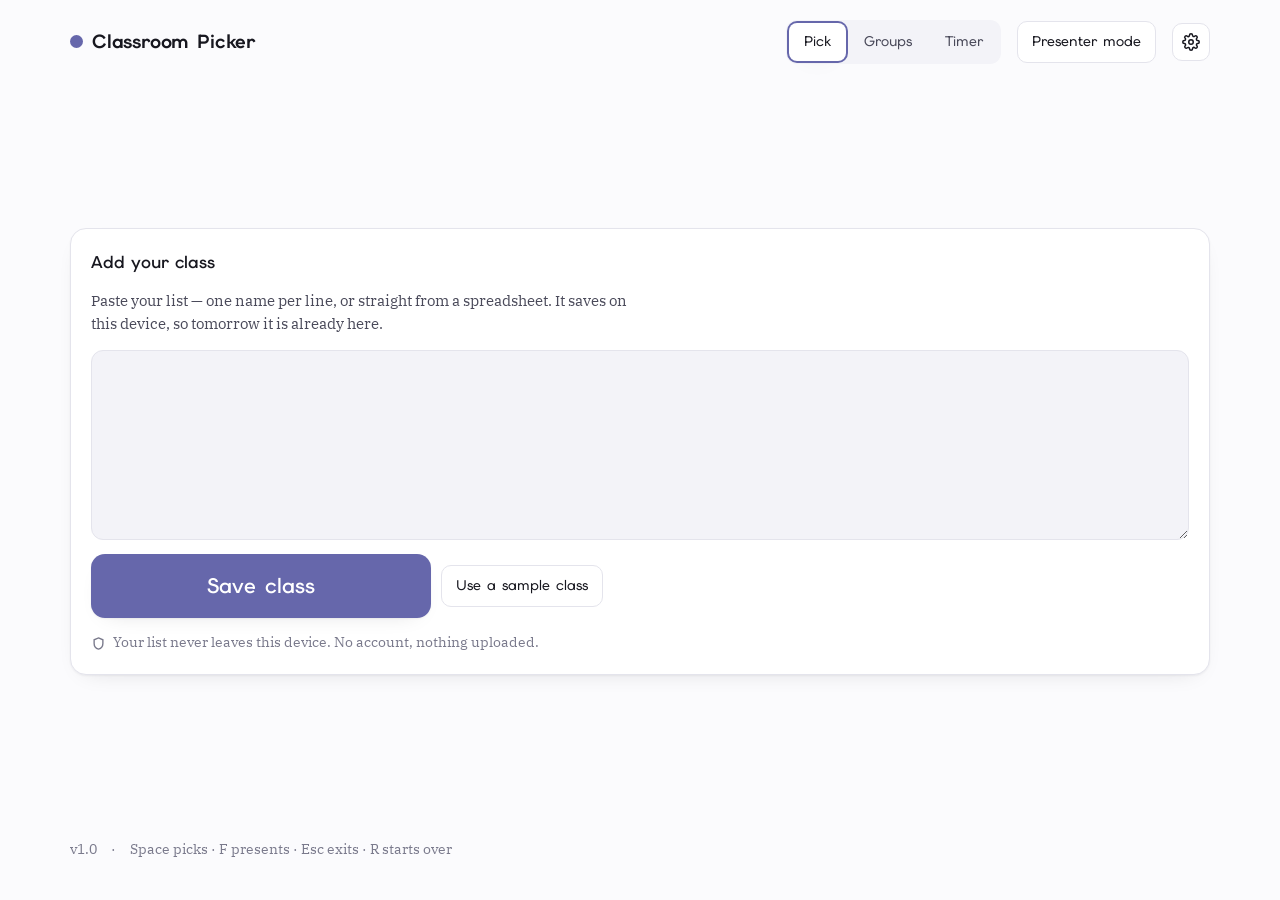
==== index.html @ 14e5f88d "Changed: - renamed classroompicker.html to index.html for GitHub Pages" ====
<!doctype html>
<html lang="en">
<head>
<meta charset="utf-8">
<meta name="viewport" content="width=device-width, initial-scale=1">
<title>Classroom Picker</title>
<link rel="icon" type="image/svg+xml" id="favicon" href="data:image/svg+xml,%3Csvg xmlns='http://www.w3.org/2000/svg' viewBox='0 0 32 32'%3E%3Ccircle cx='16' cy='16' r='14' fill='%236667AB'/%3E%3C/svg%3E">
<link rel="preconnect" href="https://fonts.googleapis.com">
<link rel="preconnect" href="https://fonts.gstatic.com" crossorigin>
<link rel="stylesheet" href="https://fonts.googleapis.com/css2?family=Elms+Sans:wght@400;500;600;700&display=swap">
<link rel="stylesheet" href="https://fonts.googleapis.com/css2?family=IBM+Plex+Serif:ital,wght@0,400;0,500;0,600;1,400&display=swap">
<link rel="stylesheet" href="styles.css">
</head>
<body>
<div class="wrap">
  <button class="iconbtn exit" id="exitBtn" type="button">Exit ✕</button>

  <header class="top">
    <div class="brand"><span class="dot"></span>Classroom Picker</div>
    <nav class="nav" id="nav" aria-label="Tools">
      <button type="button" data-view="pick" aria-current="true">Pick</button>
      <button type="button" data-view="groups">Groups</button>
      <button type="button" data-view="timer">Timer</button>
    </nav>
    <button class="iconbtn" id="editBtn" type="button">Edit class</button>
    <button class="iconbtn" id="presentBtn" type="button">Presenter mode</button>
    <div class="setwrap" id="setWrap">
      <button class="iconbtn iconbtn-icon" id="setBtn" type="button" aria-expanded="false" aria-label="Settings" title="Settings">
        <svg width="18" height="18" viewBox="0 0 24 24" fill="none" stroke="currentColor" stroke-width="2" stroke-linecap="round" stroke-linejoin="round">
          <circle cx="12" cy="12" r="3"></circle>
          <path d="M19.4 15a1.65 1.65 0 0 0 .33 1.82l.06.06a2 2 0 1 1-2.83 2.83l-.06-.06a1.65 1.65 0 0 0-1.82-.33 1.65 1.65 0 0 0-1 1.51V21a2 2 0 0 1-4 0v-.09A1.65 1.65 0 0 0 9 19.4a1.65 1.65 0 0 0-1.82.33l-.06.06a2 2 0 1 1-2.83-2.83l.06-.06a1.65 1.65 0 0 0 .33-1.82 1.65 1.65 0 0 0-1.51-1H3a2 2 0 0 1 0-4h.09A1.65 1.65 0 0 0 4.6 9a1.65 1.65 0 0 0-.33-1.82l-.06-.06a2 2 0 1 1 2.83-2.83l.06.06a1.65 1.65 0 0 0 1.82.33H9a1.65 1.65 0 0 0 1-1.51V3a2 2 0 0 1 4 0v.09a1.65 1.65 0 0 0 1 1.51 1.65 1.65 0 0 0 1.82-.33l.06-.06a2 2 0 1 1 2.83 2.83l-.06.06a1.65 1.65 0 0 0-.33 1.82V9a1.65 1.65 0 0 0 1.51 1H21a2 2 0 0 1 0 4h-.09a1.65 1.65 0 0 0-1.51 1z"></path>
        </svg>
      </button>

      <!-- SETTINGS -->
      <section class="panel settings-pop hidden" id="settings">
        <h2>Settings</h2>
        <div class="setrow">
          <span>Accent colour</span>
          <div class="swatches" id="swatches">
            <button class="sw" type="button" data-c="#6667AB" style="background:#6667AB" title="Default"></button>
            <button class="sw" type="button" data-c="#2E7D6B" style="background:#2E7D6B"></button>
            <button class="sw" type="button" data-c="#B4531F" style="background:#B4531F"></button>
            <button class="sw" type="button" data-c="#1F6FA8" style="background:#1F6FA8"></button>
            <button class="sw" type="button" data-c="#8C3B63" style="background:#8C3B63"></button>
            <input type="color" id="customC" value="#6667AB" aria-label="Custom accent colour">
          </div>
        </div>
        <div class="setrow">
          <span>Appearance</span>
          <div class="seg" id="themeSeg">
            <button type="button" data-t="auto" aria-pressed="true">Auto</button>
            <button type="button" data-t="light" aria-pressed="false">Light</button>
            <button type="button" data-t="dark" aria-pressed="false">Dark</button>
          </div>
        </div>
      </section>
    </div>
  </header>

  <!-- SETUP -->
  <section class="panel" id="setup">
    <h2>Add your class</h2>
    <p>Paste your list — one name per line, or straight from a spreadsheet. It saves on this device, so tomorrow it is already here.</p>
    <textarea id="names" spellcheck="false"></textarea>
    <div class="row">
      <button class="pick" id="saveBtn" type="button">Save class</button>
      <button class="iconbtn" id="demoBtn" type="button">Use a sample class</button>
    </div>
    <div class="trust">
      <svg width="15" height="15" viewBox="0 0 24 24" fill="none" stroke="currentColor" stroke-width="2.2"><path d="M12 3l7 3v6c0 4.5-3 8-7 9-4-1-7-4.5-7-9V6l7-3z"/></svg>
      Your list never leaves this device. No account, nothing uploaded.
    </div>
  </section>

  <!-- STAGE -->
  <section class="stage" id="stage">
    <div class="hint" id="stageHint">Press <b>Pick</b> — or tap the spacebar</div>
    <div class="name hidden" id="nameOut"></div>
    <div class="clock hidden" id="clockOut">05:00</div>
    <div class="groups hidden" id="groupsOut"></div>
  </section>

  <!-- PROGRESS -->
  <div class="progress hidden" id="progress" role="progressbar" aria-valuemin="0" aria-valuemax="100" aria-label="Students remaining this round">
    <div class="progress-fill" id="progressFill"></div>
  </div>

  <!-- CONTROLS -->
  <div class="controls" id="controls">
    <button class="pick" id="mainBtn" type="button">Pick someone</button>
    <span class="count" id="count"></span>
    <span class="kbd">space</span>
    <span class="spacer">
      <button class="iconbtn" id="resetBtn" type="button">Start over</button>
      <span class="row hidden" id="groupsField">
        <label class="count" for="gCount">Groups</label>
        <input type="number" id="gCount" min="2" max="12" value="4"
               style="width:64px;padding:8px 10px;border:1px solid var(--rule);border-radius:9px;background:var(--surface-2)">
      </span>
      <span class="row hidden" id="timerField">
        <label class="count" for="timerMin">Timer</label>
        <input type="number" id="timerMin" min="0" max="99" value="5"
               style="width:48px;padding:8px 10px;border:1px solid var(--rule);border-radius:9px;background:var(--surface-2)">
        <span class="count">:</span>
        <input type="number" id="timerSec" min="0" max="59" step="5" value="0"
               style="width:48px;padding:8px 10px;border:1px solid var(--rule);border-radius:9px;background:var(--surface-2)">
      </span>
    </span>
  </div>

  <footer>
    <span>v1.0</span>
    <span>·</span>
    <span>Space picks · F presents · Esc exits · R starts over</span>
  </footer>
</div>

<script src="script.js"></script>
</body>
</html>
---- styles.css ----
:root{
  --ground:#FBFBFD; --surface:#FFFFFF; --surface-2:#F3F3F8;
  --ink:#17171F; --ink-2:#4A4A5A; --muted:#7A7A8C;
  --rule:#E4E4EC; --rule-2:#D2D2DE;
  --accent:#6667AB; --accent-text:#54549B; --accent-soft:#6667AB22; --accent-ring:#6667AB55;
  --shadow:0 1px 2px #17171f0d, 0 8px 24px -16px #17171f33;
  --fd:"Elms Sans","Avenir Next",ui-sans-serif,system-ui,-apple-system,"Segoe UI",sans-serif;
  --fb:"IBM Plex Serif",Georgia,"Times New Roman",serif;
}
@media (prefers-color-scheme:dark){
  :root:not([data-theme="light"]){
    --ground:#131318; --surface:#1B1B22; --surface-2:#23232C;
    --ink:#EDEDF2; --ink-2:#B8B8C6; --muted:#86869A;
    --rule:#2A2A34; --rule-2:#3A3A47;
    --shadow:0 1px 2px #0006, 0 10px 28px -18px #000a;
  }
}
:root[data-theme="dark"]{
  --ground:#131318; --surface:#1B1B22; --surface-2:#23232C;
  --ink:#EDEDF2; --ink-2:#B8B8C6; --muted:#86869A;
  --rule:#2A2A34; --rule-2:#3A3A47;
  --shadow:0 1px 2px #0006, 0 10px 28px -18px #000a;
}

*{box-sizing:border-box}
body{
  margin:0; background:var(--ground); color:var(--ink);
  font-family:var(--fb); font-size:16px; line-height:1.55;
  -webkit-font-smoothing:antialiased; min-height:100vh;
}
button,input,textarea,select{font:inherit;color:inherit}
:focus-visible{outline:3px solid var(--accent); outline-offset:2px; border-radius:4px}

.wrap{max-width:1180px; margin:0 auto; padding:20px 20px 40px;
      display:flex; flex-direction:column; gap:20px; min-height:100vh}
body.setup-view #setup{margin-top:auto; margin-bottom:auto}

/* ---------- header ---------- */
.top{display:flex; align-items:center; gap:16px; flex-wrap:wrap}
.brand{font-family:var(--fd); font-weight:700; font-size:19px; letter-spacing:-.01em;
       display:flex; align-items:center; gap:9px; margin-right:auto}
.brand .dot{width:13px;height:13px;border-radius:50%;background:var(--accent);flex:none}
.nav{display:flex; gap:3px; background:var(--surface-2); padding:3px; border-radius:11px}
.nav button{font-family:var(--fd); font-weight:500; font-size:14px; padding:8px 15px;
  border:0; background:transparent; border-radius:8px; cursor:pointer; color:var(--ink-2)}
.nav button[aria-current="true"]{background:var(--surface); color:var(--ink);
  box-shadow:0 0 0 2px var(--accent), var(--shadow)}
.iconbtn{font-family:var(--fd); font-size:14px; font-weight:500; padding:9px 14px;
  background:var(--surface); border:1px solid var(--rule); border-radius:10px; cursor:pointer}
.iconbtn:hover{border-color:var(--accent); box-shadow:0 0 0 3px var(--accent-soft)}
.iconbtn-icon{padding:9px; display:inline-flex; align-items:center; justify-content:center}
.pop{animation:pop .3s cubic-bezier(.2,.9,.3,1)}
.reveal{animation:reveal .38s cubic-bezier(.22,.8,.25,1) both}
@keyframes reveal{from{opacity:0; transform:translateY(8px)} to{opacity:1; transform:none}}

/* ---------- stage ---------- */
.stage{
  background:var(--surface); border:1px solid var(--rule); border-radius:20px;
  flex:1; min-height:min(56vh,440px);
  display:flex; align-items:center; justify-content:center; text-align:center;
  padding:32px 24px; position:relative; overflow:hidden; box-shadow:var(--shadow);
}
.name{
  font-family:var(--fd); font-weight:700; letter-spacing:-.03em; line-height:1.02;
  font-size:clamp(44px, 13vw, 168px); text-wrap:balance; word-break:break-word;
  color:var(--ink); max-width:100%;
}
.name.hit{animation:pop .34s cubic-bezier(.2,.9,.3,1)}
@keyframes pop{from{opacity:0;transform:scale(.93)}to{opacity:1;transform:none}}
.stage.lit{box-shadow:0 0 0 3px var(--accent-ring), var(--shadow)}
.hint{font-family:var(--fb); font-size:clamp(15px,2.2vw,20px); color:var(--muted); max-width:34ch}

/* ---------- progress ---------- */
.progress{width:100%; height:8px; background:var(--surface-2); border:1px solid var(--rule);
          border-radius:999px; overflow:hidden}
.progress-fill{height:100%; width:0%; background:var(--accent); border-radius:999px;
               transition:width .25s ease}

/* ---------- controls ---------- */
.controls{display:flex; align-items:center; gap:12px; flex-wrap:wrap}
.pick{
  font-family:var(--fd); font-weight:600; font-size:clamp(17px,2.4vw,21px);
  padding:16px 40px; border:0; border-radius:14px; cursor:pointer;
  background:var(--accent); color:#fff; box-shadow:var(--shadow); flex:1 1 200px; max-width:340px;
}
.pick:hover{filter:brightness(1.07)}
.pick:active{transform:translateY(1px)}
.pick[disabled]{opacity:.45; cursor:not-allowed; filter:none}
.count{font-family:var(--fb); font-variant-numeric:tabular-nums; color:var(--ink-2); font-size:15px}
.count b{color:var(--accent-text); font-weight:600}
.spacer{margin-left:auto; display:flex; gap:8px; flex-wrap:wrap}
.kbd{font-family:var(--fd); font-size:12px; color:var(--muted); border:1px solid var(--rule);
     border-radius:6px; padding:2px 7px}

/* ---------- panels ---------- */
.panel{background:var(--surface); border:1px solid var(--rule); border-radius:16px;
       padding:20px; display:flex; flex-direction:column; gap:14px; box-shadow:var(--shadow)}
.panel h2{font-family:var(--fd); font-size:17px; font-weight:600; margin:0; letter-spacing:-.01em}
.panel p{margin:0; color:var(--ink-2); font-size:15px; max-width:62ch}
textarea{
  width:100%; min-height:190px; resize:vertical; padding:14px 16px;
  background:var(--surface-2); border:1px solid var(--rule); border-radius:12px;
  font-family:var(--fb); font-size:16px; line-height:1.6;
}
textarea:focus{border-color:var(--accent); box-shadow:0 0 0 3px var(--accent-soft); outline:none}
.row{display:flex; gap:10px; flex-wrap:wrap; align-items:center}
.trust{font-size:14px; color:var(--muted); display:flex; align-items:center; gap:7px}
.trust svg{flex:none}

/* settings */
.setwrap{position:relative}
.setwrap::after{content:""; position:absolute; left:0; right:0; top:100%; height:10px}
.settings-pop{
  position:absolute; top:calc(100% + 10px); right:0; width:min(320px,88vw); z-index:60;
  opacity:0; visibility:hidden; transform:translateY(-6px);
  transition:opacity .18s ease, transform .18s ease, visibility .18s;
}
.settings-pop:not(.hidden){opacity:1; visibility:visible; transform:none}
.setwrap:hover .settings-pop.hidden{
  display:flex !important; opacity:1; visibility:visible; transform:none;
}
.setrow{display:flex; align-items:center; gap:14px; flex-wrap:wrap; justify-content:space-between;
        padding:11px 0; border-bottom:1px solid var(--rule)}
.setrow:last-child{border-bottom:0}
.setrow > span{font-family:var(--fd); font-size:14.5px; font-weight:500}
.swatches{display:flex; gap:8px; align-items:center; flex-wrap:wrap}
.sw{width:30px;height:30px;border-radius:50%;border:2px solid transparent;cursor:pointer;padding:0}
.sw[aria-pressed="true"]{border-color:var(--ink); box-shadow:0 0 0 3px var(--ground) inset}
input[type=color]{width:34px;height:34px;padding:0;border:1px solid var(--rule);border-radius:8px;background:none;cursor:pointer}
.seg{display:flex; gap:2px; background:var(--surface-2); padding:3px; border-radius:10px}
.seg button{font-family:var(--fd);font-size:13.5px;padding:6px 13px;border:0;background:transparent;
            border-radius:7px;cursor:pointer;color:var(--ink-2)}
.seg button[aria-pressed="true"]{background:var(--surface);color:var(--ink);box-shadow:var(--shadow)}

/* groups */
.groups{display:grid; grid-template-columns:repeat(auto-fill,minmax(190px,1fr)); gap:14px; width:100%}
.gcard{background:var(--surface-2); border:1px solid var(--rule); border-radius:14px; padding:16px; text-align:left}
.gcard h3{font-family:var(--fd);font-size:14px;font-weight:600;margin:0 0 9px;color:var(--accent-text);
          letter-spacing:.04em;text-transform:uppercase}
.gcard ul{margin:0;padding:0;list-style:none;display:flex;flex-direction:column;gap:5px}
.gcard li{font-size:16px}

/* timer */
.clock{font-family:var(--fd);font-weight:700;font-variant-numeric:tabular-nums;
       font-size:clamp(56px,17vw,190px);letter-spacing:-.04em;line-height:1}
.clock.done{color:var(--accent-text)}
.clock-digit{display:inline-block;width:1ch;text-align:center}
.clock-colon{display:inline-block}

/* ad slot — hidden in present mode */
.ad{border:1px dashed var(--rule-2); border-radius:14px; padding:18px; text-align:center;
    color:var(--muted); font-size:13px; background:var(--surface)}
.ad b{font-family:var(--fd); display:block; font-size:12px; letter-spacing:.1em;
      text-transform:uppercase; margin-bottom:5px; color:var(--muted)}

footer{font-size:13.5px; color:var(--muted); display:flex; gap:14px; flex-wrap:wrap; align-items:center}

.hidden{display:none !important}

/* ---------- present mode ---------- */
body.present{background:var(--ground)}
body.present .wrap{max-width:none; padding:0; height:100vh; gap:0}
body.present .top,
body.present .controls,
body.present .progress,
body.present .panel,
body.present .ad,
body.present footer{display:none !important}
body.present .stage{border:0; border-radius:0; height:100vh; min-height:100vh; box-shadow:none; padding:24px}
body.present .name{font-size:clamp(64px, 19vw, 340px)}
body.present .clock{font-size:clamp(80px, 24vw, 400px)}
.exit{position:fixed; top:16px; right:16px; z-index:5; opacity:.25}
.exit:hover{opacity:1}
body:not(.present) .exit{display:none}

/* ---------- responsive ---------- */
@media (max-width:720px){
  .wrap{padding:14px 14px 28px; gap:14px}
  .brand{font-size:17px; width:100%; margin-right:0}
  .nav{flex:1}
  .nav button{flex:1; padding:10px 8px}
  .stage{min-height:38vh; border-radius:16px; padding:24px 16px}
  .pick{flex:1 1 100%; max-width:none; padding:18px 24px}
  .spacer{margin-left:0; width:100%}
  .spacer .iconbtn{flex:1}
  .kbd{display:none}
  .controls{gap:10px}
}
@media (min-width:721px) and (max-width:1024px){
  .stage{min-height:44vh}
}
@media (prefers-reduced-motion:reduce){
  *{animation:none !important; transition:none !important}
}
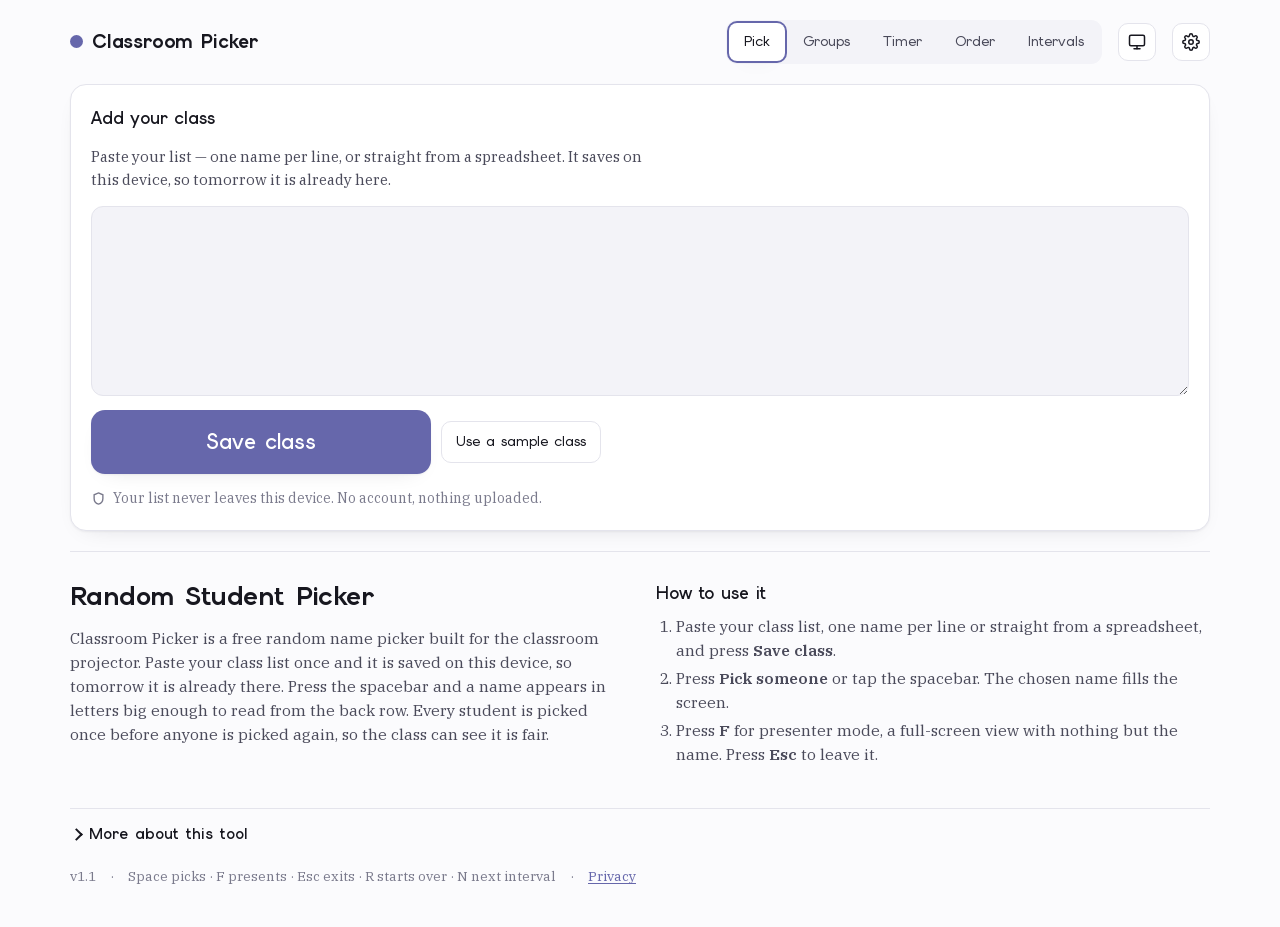
==== commit 0a8f7b87: "Added: - interval timer route - carry-over next interval - running total display - N key for next in" ====
--- a/index.html
+++ b/index.html
@@ -3,27 +3,142 @@
 <head>
 <meta charset="utf-8">
 <meta name="viewport" content="width=device-width, initial-scale=1">
-<title>Classroom Picker</title>
+<!-- The app shell below is shared byte-for-byte with /, /groups/, /timer/, /order/ and /intervals/.
+     Only <head> metadata, the active nav link and the ABOUT section differ per route.
+     Change the shell in all five files together. -->
+<title>Random Student Picker – Free, No Sign-Up | Classroom Picker</title>
+<meta name="description" content="Pick a random student in one keystroke. Paste your class list once, it stays on your device. No account, no ads in presenter mode, fair no-repeat picking.">
+<link rel="canonical" href="https://classroompicker.com/">
+<meta name="theme-color" content="#6667AB">
+
+<!-- Social previews -->
+<meta property="og:type" content="website">
+<meta property="og:site_name" content="Classroom Picker">
+<meta property="og:locale" content="en_US">
+<meta property="og:url" content="https://classroompicker.com/">
+<meta property="og:title" content="Random Student Picker – Free, No Sign-Up | Classroom Picker">
+<meta property="og:description" content="Pick a random student in one keystroke. Paste your class list once, it stays on your device. No account, no ads in presenter mode, fair no-repeat picking.">
+<meta property="og:image" content="https://classroompicker.com/assets/img/og-image.png">
+<meta property="og:image:width" content="1200">
+<meta property="og:image:height" content="630">
+<meta property="og:image:alt" content="Classroom Picker showing a student's name in large type">
+<meta name="twitter:card" content="summary_large_image">
+<meta name="twitter:title" content="Random Student Picker – Free, No Sign-Up | Classroom Picker">
+<meta name="twitter:description" content="Pick a random student in one keystroke. Paste your class list once, it stays on your device. No account, no ads in presenter mode, fair no-repeat picking.">
+<meta name="twitter:image" content="https://classroompicker.com/assets/img/og-image.png">
+
+<!-- Icons and manifest -->
+<link rel="icon" href="/assets/img/favicon.ico" sizes="32x32">
 <link rel="icon" type="image/svg+xml" id="favicon" href="data:image/svg+xml,%3Csvg xmlns='http://www.w3.org/2000/svg' viewBox='0 0 32 32'%3E%3Ccircle cx='16' cy='16' r='14' fill='%236667AB'/%3E%3C/svg%3E">
-<link rel="preconnect" href="https://fonts.googleapis.com">
-<link rel="preconnect" href="https://fonts.gstatic.com" crossorigin>
-<link rel="stylesheet" href="https://fonts.googleapis.com/css2?family=Elms+Sans:wght@400;500;600;700&display=swap">
-<link rel="stylesheet" href="https://fonts.googleapis.com/css2?family=IBM+Plex+Serif:ital,wght@0,400;0,500;0,600;1,400&display=swap">
-<link rel="stylesheet" href="styles.css">
+<link rel="apple-touch-icon" href="/assets/img/apple-touch-icon.png">
+<link rel="manifest" href="/assets/site.webmanifest">
+
+<!-- Self-hosted fonts: no third-party request, preload the two files used above the fold -->
+<link rel="preload" href="/assets/fonts/elms-sans-latin.woff2" as="font" type="font/woff2" crossorigin>
+<link rel="preload" href="/assets/fonts/ibm-plex-serif-400-latin.woff2" as="font" type="font/woff2" crossorigin>
+<link rel="stylesheet" href="/assets/fonts/fonts.css">
+<link rel="stylesheet" href="/assets/css/styles.css">
+
+<script type="application/ld+json">
+{
+  "@context": "https://schema.org",
+  "@graph": [
+    {
+      "@type": "WebApplication",
+      "@id": "https://classroompicker.com/#app",
+      "name": "Random Student Picker – Classroom Picker",
+      "url": "https://classroompicker.com/",
+      "description": "Pick a random student in one keystroke. Paste your class list once, it stays on your device. No account, no ads in presenter mode, fair no-repeat picking.",
+      "applicationCategory": "EducationalApplication",
+      "operatingSystem": "Any",
+      "browserRequirements": "Requires JavaScript",
+      "isAccessibleForFree": true,
+      "offers": {
+        "@type": "Offer",
+        "price": "0",
+        "priceCurrency": "USD"
+      },
+      "audience": {
+        "@type": "EducationalAudience",
+        "educationalRole": "teacher"
+      },
+      "image": "https://classroompicker.com/assets/img/og-image.png",
+      "publisher": {
+        "@type": "Organization",
+        "name": "Classroom Picker",
+        "url": "https://classroompicker.com/"
+      }
+    },
+    {
+      "@type": "FAQPage",
+      "@id": "https://classroompicker.com/#faq",
+      "mainEntity": [
+        {
+          "@type": "Question",
+          "name": "Is the random student picker really free?",
+          "acceptedAnswer": {
+            "@type": "Answer",
+            "text": "Yes. There is no account, no paywall and nothing to install. The whole tool is a single web page that works on any laptop, Chromebook or interactive whiteboard."
+          }
+        },
+        {
+          "@type": "Question",
+          "name": "Does it avoid picking the same student twice?",
+          "acceptedAnswer": {
+            "@type": "Answer",
+            "text": "Yes. Every student is picked once before the list resets, and the bar under the stage shows how many are still to go. Press Start over or R to begin a new round."
+          }
+        },
+        {
+          "@type": "Question",
+          "name": "Where is my class list stored?",
+          "acceptedAnswer": {
+            "@type": "Answer",
+            "text": "In your browser's local storage on this device only. Nothing is uploaded, so there is no server holding pupil names. Clearing your browser data removes the list."
+          }
+        },
+        {
+          "@type": "Question",
+          "name": "Can I use it as a random name generator for anything else?",
+          "acceptedAnswer": {
+            "@type": "Answer",
+            "text": "Of course. Any list of names works: raffles, chore rotas, choosing who reads next, or picking a team captain. It is a general randomiser that happens to be tuned for teachers."
+          }
+        }
+      ]
+    }
+  ]
+}
+</script>
 </head>
-<body>
+<body data-view="pick">
 <div class="wrap">
   <button class="iconbtn exit" id="exitBtn" type="button">Exit ✕</button>
 
   <header class="top">
-    <div class="brand"><span class="dot"></span>Classroom Picker</div>
-    <nav class="nav" id="nav" aria-label="Tools">
-      <button type="button" data-view="pick" aria-current="true">Pick</button>
-      <button type="button" data-view="groups">Groups</button>
-      <button type="button" data-view="timer">Timer</button>
+    <a class="brand" href="/"><span class="dot"></span>Classroom Picker</a>
+    <nav class="nav" aria-label="Tools">
+      <a href="/" aria-current="page">Pick</a>
+      <a href="/groups/">Groups</a>
+      <a href="/timer/">Timer</a>
+      <a href="/order/">Order</a>
+      <a href="/intervals/">Intervals</a>
     </nav>
-    <button class="iconbtn" id="editBtn" type="button">Edit class</button>
-    <button class="iconbtn" id="presentBtn" type="button">Presenter mode</button>
+    <button class="iconbtn iconbtn-icon" id="editBtn" type="button" aria-label="Edit class" title="Edit class">
+      <svg width="18" height="18" viewBox="0 0 24 24" fill="none" stroke="currentColor" stroke-width="2" stroke-linecap="round" stroke-linejoin="round">
+        <path d="M17 21v-2a4 4 0 0 0-4-4H5a4 4 0 0 0-4 4v2"></path>
+        <circle cx="9" cy="7" r="4"></circle>
+        <path d="M23 21v-2a4 4 0 0 0-3-3.87"></path>
+        <path d="M16 3.13a4 4 0 0 1 0 7.75"></path>
+      </svg>
+    </button>
+    <button class="iconbtn iconbtn-icon" id="presentBtn" type="button" aria-label="Presenter mode" title="Presenter mode (F)">
+      <svg width="18" height="18" viewBox="0 0 24 24" fill="none" stroke="currentColor" stroke-width="2" stroke-linecap="round" stroke-linejoin="round">
+        <rect x="2" y="3" width="20" height="14" rx="2" ry="2"></rect>
+        <line x1="8" y1="21" x2="16" y2="21"></line>
+        <line x1="12" y1="17" x2="12" y2="21"></line>
+      </svg>
+    </button>
     <div class="setwrap" id="setWrap">
       <button class="iconbtn iconbtn-icon" id="setBtn" type="button" aria-expanded="false" aria-label="Settings" title="Settings">
         <svg width="18" height="18" viewBox="0 0 24 24" fill="none" stroke="currentColor" stroke-width="2" stroke-linecap="round" stroke-linejoin="round">
@@ -62,7 +177,7 @@
   <section class="panel" id="setup">
     <h2>Add your class</h2>
     <p>Paste your list — one name per line, or straight from a spreadsheet. It saves on this device, so tomorrow it is already here.</p>
-    <textarea id="names" spellcheck="false"></textarea>
+    <textarea id="names" spellcheck="false" aria-label="Class list, one name per line"></textarea>
     <div class="row">
       <button class="pick" id="saveBtn" type="button">Save class</button>
       <button class="iconbtn" id="demoBtn" type="button">Use a sample class</button>
@@ -79,6 +194,11 @@
     <div class="name hidden" id="nameOut"></div>
     <div class="clock hidden" id="clockOut">05:00</div>
     <div class="groups hidden" id="groupsOut"></div>
+    <ol class="order hidden" id="orderOut"></ol>
+    <div class="interval hidden" id="intervalOut">
+      <div class="interval-total" id="intervalTotal">Total 00:00</div>
+      <div class="clock" id="intervalClock">00:30</div>
+    </div>
   </section>
 
   <!-- PROGRESS -->
@@ -93,29 +213,84 @@
     <span class="kbd">space</span>
     <span class="spacer">
       <button class="iconbtn" id="resetBtn" type="button">Start over</button>
+      <button class="iconbtn hidden" id="startBtn" type="button">Start</button>
       <span class="row hidden" id="groupsField">
         <label class="count" for="gCount">Groups</label>
-        <input type="number" id="gCount" min="2" max="12" value="4"
-               style="width:64px;padding:8px 10px;border:1px solid var(--rule);border-radius:9px;background:var(--surface-2)">
+        <input class="num" type="number" id="gCount" min="2" max="12" value="4">
       </span>
       <span class="row hidden" id="timerField">
         <label class="count" for="timerMin">Timer</label>
-        <input type="number" id="timerMin" min="0" max="99" value="5"
-               style="width:48px;padding:8px 10px;border:1px solid var(--rule);border-radius:9px;background:var(--surface-2)">
+        <input class="num" type="number" id="timerMin" min="0" max="99" value="5">
         <span class="count">:</span>
-        <input type="number" id="timerSec" min="0" max="59" step="5" value="0"
-               style="width:48px;padding:8px 10px;border:1px solid var(--rule);border-radius:9px;background:var(--surface-2)">
+        <input class="num" type="number" id="timerSec" min="0" max="59" step="5" value="0" aria-label="Seconds">
+      </span>
+      <span class="row hidden" id="intervalField">
+        <label class="count" for="intervalMin">Interval</label>
+        <input class="num" type="number" id="intervalMin" min="0" max="99" value="0">
+        <span class="count">:</span>
+        <input class="num" type="number" id="intervalSec" min="0" max="59" step="5" value="30" aria-label="Seconds">
       </span>
     </span>
   </div>
 
+  <noscript><p class="panel">Classroom Picker needs JavaScript to pick names. Please enable it and reload.</p></noscript>
+
+  <!-- ABOUT: crawlable text for search engines and first-time visitors. Hidden in presenter mode.
+       Intro and how-to are always visible; the rest is collapsed in <details> (still indexable). -->
+  <section class="about" id="about">
+    <div class="about-col">
+      <h1>Random Student Picker</h1>
+      <p>Classroom Picker is a free random name picker built for the classroom projector. Paste your class list once and it is saved on this device, so tomorrow it is already there. Press the spacebar and a name appears in letters big enough to read from the back row. Every student is picked once before anyone is picked again, so the class can see it is fair.</p>
+    </div>
+    <div class="about-col">
+      <h2>How to use it</h2>
+      <ol>
+        <li>Paste your class list, one name per line or straight from a spreadsheet, and press <b>Save class</b>.</li>
+        <li>Press <b>Pick someone</b> or tap the spacebar. The chosen name fills the screen.</li>
+        <li>Press <b>F</b> for presenter mode, a full-screen view with nothing but the name. Press <b>Esc</b> to leave it.</li>
+      </ol>
+    </div>
+    <details class="about-more">
+      <summary>More about this tool</summary>
+      <div class="about-grid">
+      <div class="about-col">
+        <h2>Other classroom tools</h2>
+        <ul class="tools">
+        <li><a href="/groups/">Random group generator</a> – Split the class into 2 to 12 even teams.</li>
+        <li><a href="/timer/">Classroom timer</a> – Full-screen countdown for the board.</li>
+        <li><a href="/order/">Random order generator</a> – Shuffle the class into a numbered speaking order.</li>
+        <li><a href="/intervals/">Interval timer</a> – Repeating rounds with carry-over and a running total.</li>
+        </ul>
+        <h2>Embed or link to this tool</h2>
+        <p>Paste this into your class blog, school website or learning platform to embed the tool:</p>
+        <pre><code>&lt;iframe src="https://classroompicker.com/" width="100%" height="640" style="border:0" loading="lazy" title="Random Student Picker – Classroom Picker"&gt;&lt;/iframe&gt;</code></pre>
+        <p>Or link to it with:</p>
+        <pre><code>&lt;a href="https://classroompicker.com/"&gt;Random Student Picker by Classroom Picker&lt;/a&gt;</code></pre>
+      </div>
+      <div class="about-col">
+        <h2>Frequently asked questions</h2>
+      <h3>Is the random student picker really free?</h3>
+      <p>Yes. There is no account, no paywall and nothing to install. The whole tool is a single web page that works on any laptop, Chromebook or interactive whiteboard.</p>
+      <h3>Does it avoid picking the same student twice?</h3>
+      <p>Yes. Every student is picked once before the list resets, and the bar under the stage shows how many are still to go. Press <b>Start over</b> or <b>R</b> to begin a new round.</p>
+      <h3>Where is my class list stored?</h3>
+      <p>In your browser's local storage on this device only. Nothing is uploaded, so there is no server holding pupil names. Clearing your browser data removes the list.</p>
+      <h3>Can I use it as a random name generator for anything else?</h3>
+      <p>Of course. Any list of names works: raffles, chore rotas, choosing who reads next, or picking a team captain. It is a general randomiser that happens to be tuned for teachers.</p>
+      </div>
+      </div>
+    </details>
+  </section>
+
   <footer>
-    <span>v1.0</span>
+    <span>v1.1</span>
     <span>·</span>
-    <span>Space picks · F presents · Esc exits · R starts over</span>
+    <span>Space picks · F presents · Esc exits · R starts over · N next interval</span>
+    <span>·</span>
+    <a href="/privacy/">Privacy</a>
   </footer>
 </div>
 
-<script src="script.js"></script>
+<script src="/assets/js/script.js"></script>
 </body>
 </html>
--- a/assets/fonts/fonts.css
+++ b/assets/fonts/fonts.css
@@ -0,0 +1,93 @@
+/* Self-hosted Google Fonts (latin + latin-ext subsets only).
+   Elms Sans is a variable font: one file covers weights 400-700.
+   IBM Plex Serif ships one static file per weight/style. */
+
+@font-face {
+  font-family: 'Elms Sans';
+  font-style: normal;
+  font-weight: 400 700;
+  font-display: swap;
+  src: url(elms-sans-latin-ext.woff2) format('woff2');
+  unicode-range: U+0100-02BA, U+02BD-02C5, U+02C7-02CC, U+02CE-02D7, U+02DD-02FF, U+0304, U+0308, U+0329, U+1D00-1DBF, U+1E00-1E9F, U+1EF2-1EFF, U+2020, U+20A0-20AB, U+20AD-20C0, U+2113, U+2C60-2C7F, U+A720-A7FF;
+}
+
+@font-face {
+  font-family: 'Elms Sans';
+  font-style: normal;
+  font-weight: 400 700;
+  font-display: swap;
+  src: url(elms-sans-latin.woff2) format('woff2');
+  unicode-range: U+0000-00FF, U+0131, U+0152-0153, U+02BB-02BC, U+02C6, U+02DA, U+02DC, U+0304, U+0308, U+0329, U+2000-206F, U+20AC, U+2122, U+2191, U+2193, U+2212, U+2215, U+FEFF, U+FFFD;
+}
+
+@font-face {
+  font-family: 'IBM Plex Serif';
+  font-style: italic;
+  font-weight: 400;
+  font-display: swap;
+  src: url(ibm-plex-serif-400-italic-latin-ext.woff2) format('woff2');
+  unicode-range: U+0100-02BA, U+02BD-02C5, U+02C7-02CC, U+02CE-02D7, U+02DD-02FF, U+0304, U+0308, U+0329, U+1D00-1DBF, U+1E00-1E9F, U+1EF2-1EFF, U+2020, U+20A0-20AB, U+20AD-20C0, U+2113, U+2C60-2C7F, U+A720-A7FF;
+}
+
+@font-face {
+  font-family: 'IBM Plex Serif';
+  font-style: italic;
+  font-weight: 400;
+  font-display: swap;
+  src: url(ibm-plex-serif-400-italic-latin.woff2) format('woff2');
+  unicode-range: U+0000-00FF, U+0131, U+0152-0153, U+02BB-02BC, U+02C6, U+02DA, U+02DC, U+0304, U+0308, U+0329, U+2000-206F, U+20AC, U+2122, U+2191, U+2193, U+2212, U+2215, U+FEFF, U+FFFD;
+}
+
+@font-face {
+  font-family: 'IBM Plex Serif';
+  font-style: normal;
+  font-weight: 400;
+  font-display: swap;
+  src: url(ibm-plex-serif-400-latin-ext.woff2) format('woff2');
+  unicode-range: U+0100-02BA, U+02BD-02C5, U+02C7-02CC, U+02CE-02D7, U+02DD-02FF, U+0304, U+0308, U+0329, U+1D00-1DBF, U+1E00-1E9F, U+1EF2-1EFF, U+2020, U+20A0-20AB, U+20AD-20C0, U+2113, U+2C60-2C7F, U+A720-A7FF;
+}
+
+@font-face {
+  font-family: 'IBM Plex Serif';
+  font-style: normal;
+  font-weight: 400;
+  font-display: swap;
+  src: url(ibm-plex-serif-400-latin.woff2) format('woff2');
+  unicode-range: U+0000-00FF, U+0131, U+0152-0153, U+02BB-02BC, U+02C6, U+02DA, U+02DC, U+0304, U+0308, U+0329, U+2000-206F, U+20AC, U+2122, U+2191, U+2193, U+2212, U+2215, U+FEFF, U+FFFD;
+}
+
+@font-face {
+  font-family: 'IBM Plex Serif';
+  font-style: normal;
+  font-weight: 500;
+  font-display: swap;
+  src: url(ibm-plex-serif-500-latin-ext.woff2) format('woff2');
+  unicode-range: U+0100-02BA, U+02BD-02C5, U+02C7-02CC, U+02CE-02D7, U+02DD-02FF, U+0304, U+0308, U+0329, U+1D00-1DBF, U+1E00-1E9F, U+1EF2-1EFF, U+2020, U+20A0-20AB, U+20AD-20C0, U+2113, U+2C60-2C7F, U+A720-A7FF;
+}
+
+@font-face {
+  font-family: 'IBM Plex Serif';
+  font-style: normal;
+  font-weight: 500;
+  font-display: swap;
+  src: url(ibm-plex-serif-500-latin.woff2) format('woff2');
+  unicode-range: U+0000-00FF, U+0131, U+0152-0153, U+02BB-02BC, U+02C6, U+02DA, U+02DC, U+0304, U+0308, U+0329, U+2000-206F, U+20AC, U+2122, U+2191, U+2193, U+2212, U+2215, U+FEFF, U+FFFD;
+}
+
+@font-face {
+  font-family: 'IBM Plex Serif';
+  font-style: normal;
+  font-weight: 600;
+  font-display: swap;
+  src: url(ibm-plex-serif-600-latin-ext.woff2) format('woff2');
+  unicode-range: U+0100-02BA, U+02BD-02C5, U+02C7-02CC, U+02CE-02D7, U+02DD-02FF, U+0304, U+0308, U+0329, U+1D00-1DBF, U+1E00-1E9F, U+1EF2-1EFF, U+2020, U+20A0-20AB, U+20AD-20C0, U+2113, U+2C60-2C7F, U+A720-A7FF;
+}
+
+@font-face {
+  font-family: 'IBM Plex Serif';
+  font-style: normal;
+  font-weight: 600;
+  font-display: swap;
+  src: url(ibm-plex-serif-600-latin.woff2) format('woff2');
+  unicode-range: U+0000-00FF, U+0131, U+0152-0153, U+02BB-02BC, U+02C6, U+02DA, U+02DC, U+0304, U+0308, U+0329, U+2000-206F, U+20AC, U+2122, U+2191, U+2193, U+2212, U+2215, U+FEFF, U+FFFD;
+}
--- a/assets/css/styles.css
+++ b/assets/css/styles.css
@@ -0,0 +1,249 @@
+:root{
+  --ground:#FBFBFD; --surface:#FFFFFF; --surface-2:#F3F3F8;
+  --ink:#17171F; --ink-2:#4A4A5A; --muted:#7A7A8C;
+  --rule:#E4E4EC; --rule-2:#D2D2DE;
+  --accent:#6667AB; --accent-text:#54549B; --accent-soft:#6667AB22; --accent-ring:#6667AB55;
+  --shadow:0 1px 2px #17171f0d, 0 8px 24px -16px #17171f33;
+  --fd:"Elms Sans","Avenir Next",ui-sans-serif,system-ui,-apple-system,"Segoe UI",sans-serif;
+  --fb:"IBM Plex Serif",Georgia,"Times New Roman",serif;
+}
+@media (prefers-color-scheme:dark){
+  :root:not([data-theme="light"]){
+    --ground:#131318; --surface:#1B1B22; --surface-2:#23232C;
+    --ink:#EDEDF2; --ink-2:#B8B8C6; --muted:#86869A;
+    --rule:#2A2A34; --rule-2:#3A3A47;
+    --shadow:0 1px 2px #0006, 0 10px 28px -18px #000a;
+  }
+}
+:root[data-theme="dark"]{
+  --ground:#131318; --surface:#1B1B22; --surface-2:#23232C;
+  --ink:#EDEDF2; --ink-2:#B8B8C6; --muted:#86869A;
+  --rule:#2A2A34; --rule-2:#3A3A47;
+  --shadow:0 1px 2px #0006, 0 10px 28px -18px #000a;
+}
+
+*{box-sizing:border-box}
+body{
+  margin:0; background:var(--ground); color:var(--ink);
+  font-family:var(--fb); font-size:16px; line-height:1.55;
+  -webkit-font-smoothing:antialiased; min-height:100vh;
+}
+button,input,textarea,select{font:inherit;color:inherit}
+:focus-visible{outline:3px solid var(--accent); outline-offset:2px; border-radius:4px}
+
+.wrap{max-width:1180px; margin:0 auto; padding:20px 20px 40px;
+      display:flex; flex-direction:column; gap:20px; min-height:100vh}
+body.setup-view #setup{margin-top:auto; margin-bottom:auto}
+
+/* ---------- header ---------- */
+.top{display:flex; align-items:center; gap:16px; flex-wrap:wrap}
+.brand{font-family:var(--fd); font-weight:700; font-size:19px; letter-spacing:-.01em;
+       display:flex; align-items:center; gap:9px; margin-right:auto; color:inherit; text-decoration:none}
+.brand .dot{width:13px;height:13px;border-radius:50%;background:var(--accent);flex:none}
+.nav{display:flex; gap:3px; background:var(--surface-2); padding:3px; border-radius:11px}
+.nav a{font-family:var(--fd); font-weight:500; font-size:14px; padding:8px 15px;
+  border:0; background:transparent; border-radius:8px; cursor:pointer; color:var(--ink-2); text-decoration:none}
+.nav a[aria-current="page"]{background:var(--surface); color:var(--ink);
+  box-shadow:0 0 0 2px var(--accent), var(--shadow)}
+.iconbtn{font-family:var(--fd); font-size:14px; font-weight:500; padding:9px 14px;
+  background:var(--surface); border:1px solid var(--rule); border-radius:10px; cursor:pointer}
+.iconbtn:hover{border-color:var(--accent); box-shadow:0 0 0 3px var(--accent-soft)}
+.iconbtn-icon{padding:9px; display:inline-flex; align-items:center; justify-content:center}
+.pop{animation:pop .3s cubic-bezier(.2,.9,.3,1)}
+.reveal{animation:reveal .38s cubic-bezier(.22,.8,.25,1) both}
+@keyframes reveal{from{opacity:0; transform:translateY(8px)} to{opacity:1; transform:none}}
+
+/* ---------- stage ---------- */
+.stage{
+  background:var(--surface); border:1px solid var(--rule); border-radius:20px;
+  flex:1; min-height:min(56vh,440px);
+  display:flex; align-items:center; justify-content:center; text-align:center;
+  padding:32px 24px; position:relative; overflow:hidden; box-shadow:var(--shadow);
+}
+.name{
+  font-family:var(--fd); font-weight:700; letter-spacing:-.03em; line-height:1.02;
+  font-size:clamp(44px, 13vw, 168px); text-wrap:balance; word-break:break-word;
+  color:var(--ink); max-width:100%;
+}
+.name.hit{animation:pop .34s cubic-bezier(.2,.9,.3,1)}
+@keyframes pop{from{opacity:0;transform:scale(.93)}to{opacity:1;transform:none}}
+.stage.lit{box-shadow:0 0 0 3px var(--accent-ring), var(--shadow)}
+.hint{font-family:var(--fb); font-size:clamp(15px,2.2vw,20px); color:var(--muted); max-width:34ch}
+
+/* ---------- progress ---------- */
+.progress{width:100%; height:8px; background:var(--surface-2); border:1px solid var(--rule);
+          border-radius:999px; overflow:hidden}
+.progress-fill{height:100%; width:0%; background:var(--accent); border-radius:999px;
+               transition:width .25s ease}
+
+/* ---------- controls ---------- */
+.controls{display:flex; align-items:center; gap:12px; flex-wrap:wrap}
+.pick{
+  font-family:var(--fd); font-weight:600; font-size:clamp(17px,2.4vw,21px);
+  padding:16px 40px; border:0; border-radius:14px; cursor:pointer;
+  background:var(--accent); color:#fff; box-shadow:var(--shadow); flex:1 1 200px; max-width:340px;
+}
+.pick:hover{filter:brightness(1.07)}
+.pick:active{transform:translateY(1px)}
+.pick[disabled]{opacity:.45; cursor:not-allowed; filter:none}
+.count{font-family:var(--fb); font-variant-numeric:tabular-nums; color:var(--ink-2); font-size:15px}
+.count b{color:var(--accent-text); font-weight:600}
+.spacer{margin-left:auto; display:flex; gap:8px; flex-wrap:wrap}
+.num{width:64px; padding:8px 10px; border:1px solid var(--rule); border-radius:9px; background:var(--surface-2)}
+#timerMin,#timerSec{width:48px}
+.kbd{font-family:var(--fd); font-size:12px; color:var(--muted); border:1px solid var(--rule);
+     border-radius:6px; padding:2px 7px}
+
+/* ---------- panels ---------- */
+.panel{background:var(--surface); border:1px solid var(--rule); border-radius:16px;
+       padding:20px; display:flex; flex-direction:column; gap:14px; box-shadow:var(--shadow)}
+.panel h2{font-family:var(--fd); font-size:17px; font-weight:600; margin:0; letter-spacing:-.01em}
+.panel p{margin:0; color:var(--ink-2); font-size:15px; max-width:62ch}
+textarea{
+  width:100%; min-height:190px; resize:vertical; padding:14px 16px;
+  background:var(--surface-2); border:1px solid var(--rule); border-radius:12px;
+  font-family:var(--fb); font-size:16px; line-height:1.6;
+}
+textarea:focus{border-color:var(--accent); box-shadow:0 0 0 3px var(--accent-soft); outline:none}
+.row{display:flex; gap:10px; flex-wrap:wrap; align-items:center}
+.trust{font-size:14px; color:var(--muted); display:flex; align-items:center; gap:7px}
+.trust svg{flex:none}
+
+/* settings */
+.setwrap{position:relative}
+.setwrap::after{content:""; position:absolute; left:0; right:0; top:100%; height:10px}
+.settings-pop{
+  position:absolute; top:calc(100% + 10px); right:0; width:min(320px,88vw); z-index:60;
+  opacity:0; visibility:hidden; transform:translateY(-6px);
+  transition:opacity .18s ease, transform .18s ease, visibility .18s;
+}
+.settings-pop:not(.hidden){opacity:1; visibility:visible; transform:none}
+.setwrap:hover .settings-pop.hidden{
+  display:flex !important; opacity:1; visibility:visible; transform:none;
+}
+.setrow{display:flex; align-items:center; gap:14px; flex-wrap:wrap; justify-content:space-between;
+        padding:11px 0; border-bottom:1px solid var(--rule)}
+.setrow:last-child{border-bottom:0}
+.setrow > span{font-family:var(--fd); font-size:14.5px; font-weight:500}
+.swatches{display:flex; gap:8px; align-items:center; flex-wrap:wrap}
+.sw{width:30px;height:30px;border-radius:50%;border:2px solid transparent;cursor:pointer;padding:0}
+.sw[aria-pressed="true"]{border-color:var(--ink); box-shadow:0 0 0 3px var(--ground) inset}
+input[type=color]{width:34px;height:34px;padding:0;border:1px solid var(--rule);border-radius:8px;background:none;cursor:pointer}
+.seg{display:flex; gap:2px; background:var(--surface-2); padding:3px; border-radius:10px}
+.seg button{font-family:var(--fd);font-size:13.5px;padding:6px 13px;border:0;background:transparent;
+            border-radius:7px;cursor:pointer;color:var(--ink-2)}
+.seg button[aria-pressed="true"]{background:var(--surface);color:var(--ink);box-shadow:var(--shadow)}
+
+/* groups */
+.groups{display:grid; grid-template-columns:repeat(auto-fill,minmax(190px,1fr)); gap:14px; width:100%}
+.gcard{background:var(--surface-2); border:1px solid var(--rule); border-radius:14px; padding:16px; text-align:left}
+.gcard h3{font-family:var(--fd);font-size:14px;font-weight:600;margin:0 0 9px;color:var(--accent-text);
+          letter-spacing:.04em;text-transform:uppercase}
+.gcard ul{margin:0;padding:0;list-style:none;display:flex;flex-direction:column;gap:5px}
+.gcard li{font-size:16px}
+
+/* timer */
+.clock{font-family:var(--fd);font-weight:700;font-variant-numeric:tabular-nums;
+       font-size:clamp(56px,17vw,190px);letter-spacing:-.04em;line-height:1}
+.clock.done{color:var(--accent-text)}
+.clock-digit{display:inline-block;width:1ch;text-align:center}
+.clock-colon{display:inline-block}
+.clock-sign{display:inline-block;margin-right:.08em}
+
+/* interval timer: small running total above, big interval countdown below */
+.interval{display:flex; flex-direction:column; align-items:center; gap:8px}
+.interval-total{font-family:var(--fd); font-weight:500; font-variant-numeric:tabular-nums;
+                font-size:clamp(16px,2.4vw,26px); color:var(--muted); letter-spacing:.01em}
+.interval-total .clock-digit,.interval-total .clock-colon{display:inline}
+.interval .clock{font-size:clamp(56px,15vw,170px)}
+body.present .interval-total{font-size:clamp(22px,3vw,40px)}
+body.present .interval .clock{font-size:clamp(80px,22vw,360px)}
+
+/* order: numbered speaking order, sized to be read from the back of the room */
+.order{width:100%; margin:0; padding:0 0 0 1.6em; text-align:left; columns:2; column-gap:32px;
+       font-family:var(--fd); font-weight:600; font-size:clamp(18px,2.6vw,30px); line-height:1.45}
+.order li{break-inside:avoid; padding:2px 0}
+.order li::marker{color:var(--accent-text); font-variant-numeric:tabular-nums}
+@media (min-width:1024px){ .order{columns:3} }
+body.present .order{font-size:clamp(24px,3.4vw,44px)}
+
+/* about: crawlable text below the tool, and the static text pages (404, privacy) */
+.about{display:grid; grid-template-columns:repeat(2,minmax(0,1fr)); gap:32px;
+       padding-top:24px; border-top:1px solid var(--rule); color:var(--ink-2); font-size:15.5px}
+.about h1,.prose h1{font-family:var(--fd); font-size:26px; font-weight:700; letter-spacing:-.02em; margin:0 0 10px; color:var(--ink)}
+.about h2,.prose h2{font-family:var(--fd); font-size:17px; font-weight:600; margin:22px 0 8px; color:var(--ink)}
+.about h3{font-family:var(--fd); font-size:15px; font-weight:600; margin:14px 0 4px; color:var(--ink)}
+.about p,.prose p{margin:0 0 10px; max-width:62ch}
+.about ol,.about ul,.prose ul{margin:0 0 10px; padding-left:1.3em; max-width:62ch}
+.about li,.prose li{margin:4px 0}
+.about a,.prose a,footer a{color:var(--accent-text); text-decoration-thickness:1px; text-underline-offset:2px}
+.tools{list-style:none; padding:0}
+/* collapsible remainder: spans both columns, two columns inside when open */
+.about-more{grid-column:1 / -1; border-top:1px solid var(--rule); padding-top:14px}
+.about-more summary{font-family:var(--fd); font-weight:600; font-size:15px; color:var(--ink); cursor:pointer;
+                    list-style:none; display:flex; align-items:center; gap:8px; width:max-content}
+.about-more summary::-webkit-details-marker{display:none}
+.about-more summary::before{content:""; width:7px; height:7px; border-right:2px solid currentColor; border-bottom:2px solid currentColor;
+                            transform:rotate(-45deg); transition:transform .15s ease; margin-left:2px}
+.about-more[open] summary::before{transform:rotate(45deg)}
+.about-more summary:hover{color:var(--accent-text)}
+.about-grid{display:grid; grid-template-columns:repeat(2,minmax(0,1fr)); gap:32px; padding-top:8px}
+.about-col > h2:first-child{margin-top:4px}
+.about pre{background:var(--surface-2); border:1px solid var(--rule); border-radius:10px; padding:12px 14px;
+           font-size:13px; line-height:1.5; overflow-x:auto; white-space:pre-wrap; word-break:break-all; margin:0 0 10px}
+.prose{gap:0; color:var(--ink-2)}
+.muted{color:var(--muted); font-size:14px}
+body.text-page .wrap{gap:24px}
+
+/* ad slot — hidden in present mode */
+.ad{border:1px dashed var(--rule-2); border-radius:14px; padding:18px; text-align:center;
+    color:var(--muted); font-size:13px; background:var(--surface)}
+.ad b{font-family:var(--fd); display:block; font-size:12px; letter-spacing:.1em;
+      text-transform:uppercase; margin-bottom:5px; color:var(--muted)}
+
+footer{font-size:13.5px; color:var(--muted); display:flex; gap:14px; flex-wrap:wrap; align-items:center}
+
+.hidden{display:none !important}
+
+/* ---------- present mode ---------- */
+body.present{background:var(--ground)}
+body.present .wrap{max-width:none; padding:0; height:100vh; gap:0}
+body.present .top,
+body.present .controls,
+body.present .progress,
+body.present .panel,
+body.present .ad,
+body.present .about,
+body.present footer{display:none !important}
+body.present .stage{border:0; border-radius:0; height:100vh; min-height:100vh; box-shadow:none; padding:24px}
+body.present .name{font-size:clamp(64px, 19vw, 340px)}
+body.present .clock{font-size:clamp(80px, 24vw, 400px)}
+.exit{position:fixed; top:16px; right:16px; z-index:5; opacity:.25}
+.exit:hover{opacity:1}
+body:not(.present) .exit{display:none}
+
+/* ---------- responsive ---------- */
+@media (max-width:720px){
+  .wrap{padding:14px 14px 28px; gap:14px}
+  /* Row one: brand pushed left, class and settings icons right. Row two: full-width nav. */
+  .top{gap:10px}
+  .brand{font-size:17px; order:0}
+  #editBtn{order:1}
+  .setwrap{order:2}
+  .nav{order:3; width:100%}
+  .nav a{flex:1; padding:10px 8px; text-align:center}
+  #presentBtn{display:none}
+  .about,.about-grid{grid-template-columns:1fr; gap:20px}
+  .stage{min-height:38vh; border-radius:16px; padding:24px 16px}
+  .pick{flex:1 1 100%; max-width:none; padding:18px 24px}
+  .spacer{margin-left:0; width:100%}
+  .spacer .iconbtn{flex:1}
+  .kbd{display:none}
+  .controls{gap:10px}
+}
+@media (min-width:721px) and (max-width:1024px){
+  .stage{min-height:44vh}
+}
+@media (prefers-reduced-motion:reduce){
+  *{animation:none !important; transition:none !important}
+}
